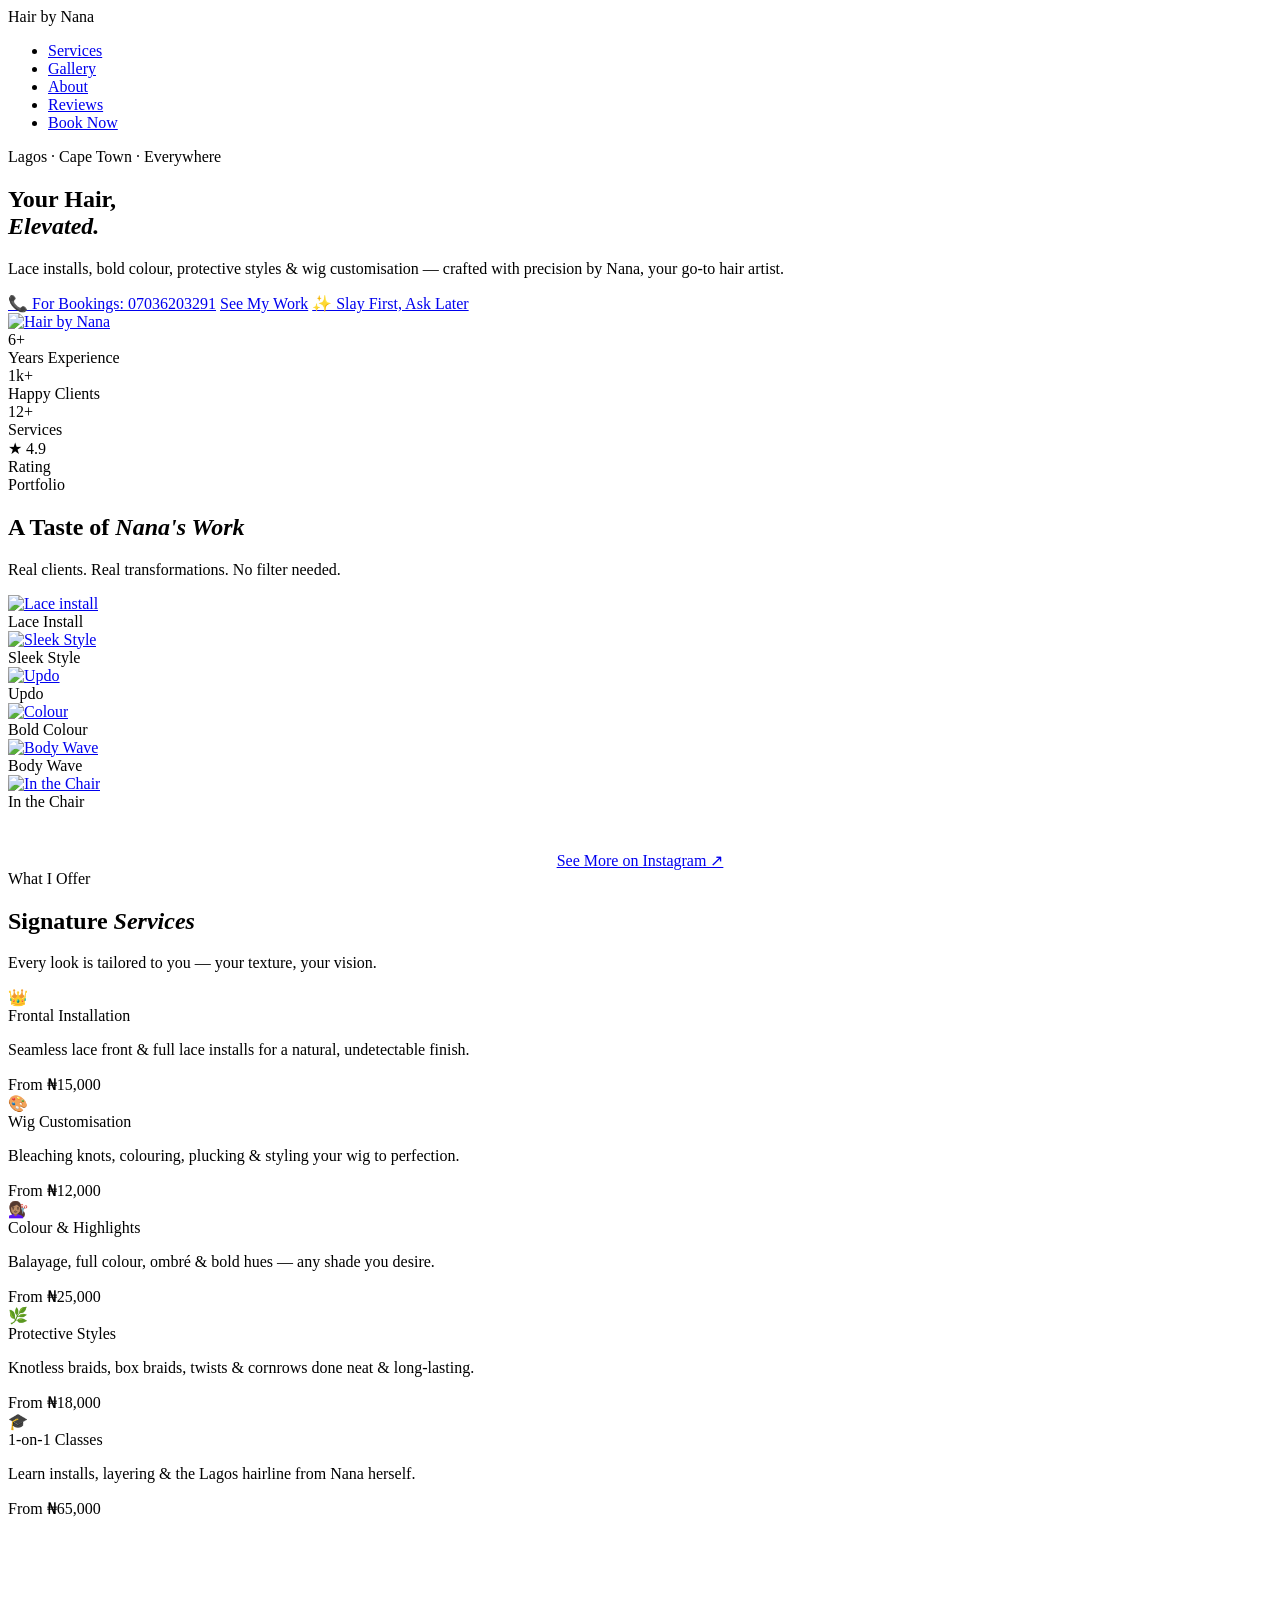
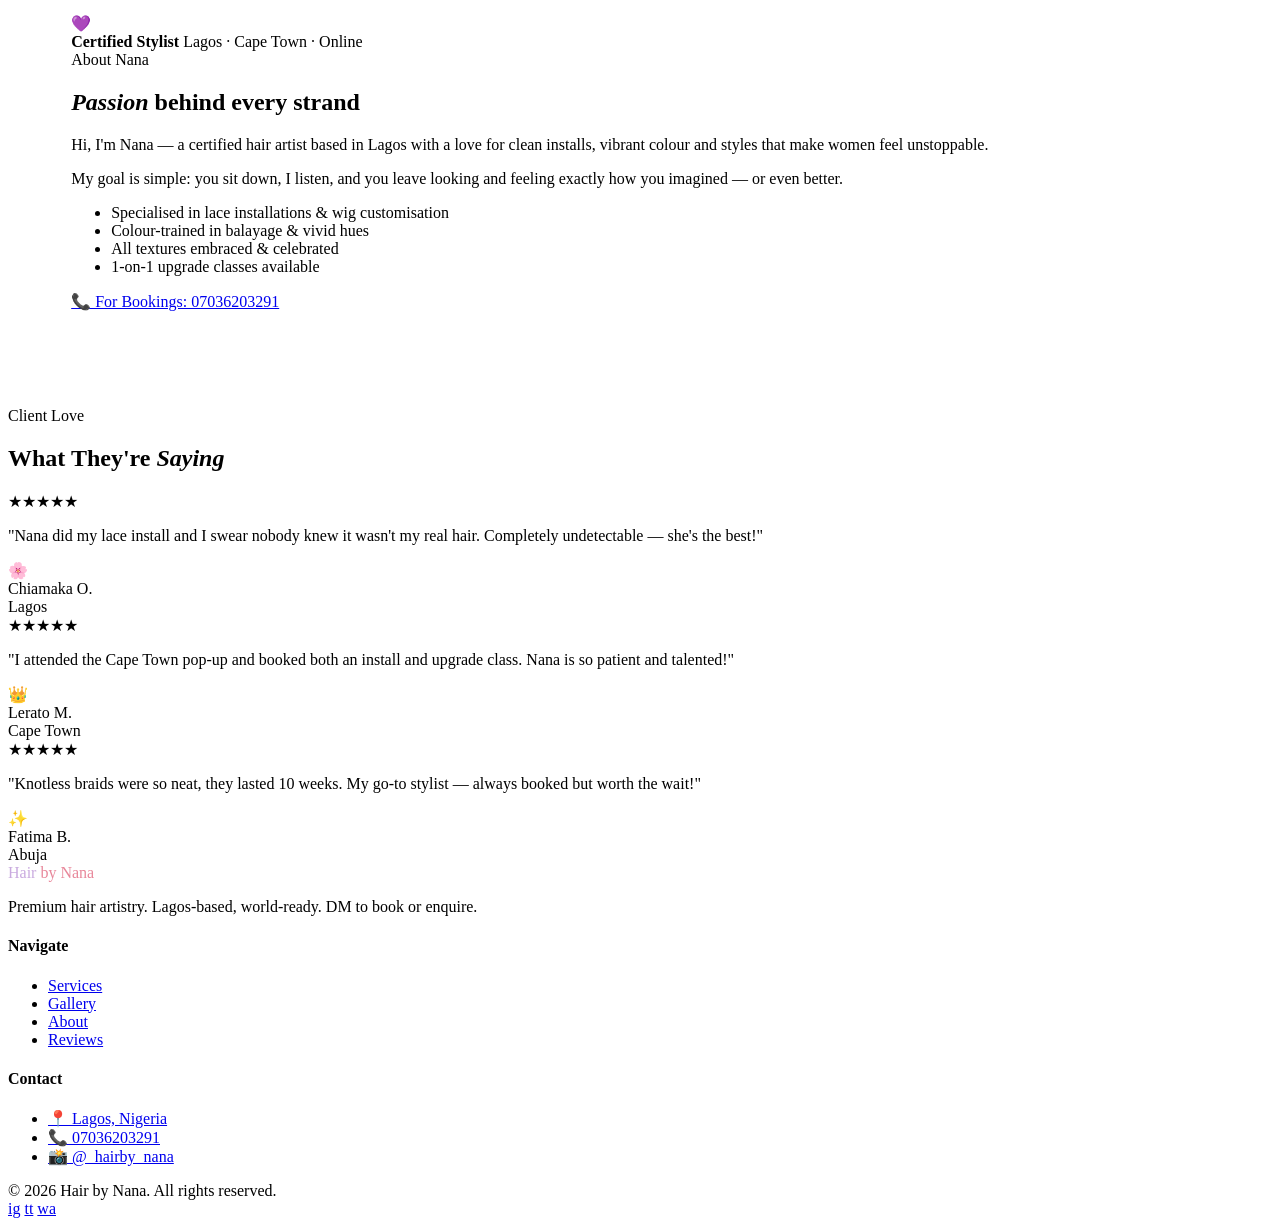
==== index.html @ 43037001 "name change" ====
<!DOCTYPE html>
<html lang="en">

<head>
    <meta charset="UTF-8" />
    <meta name="viewport" content="width=device-width, initial-scale=1.0" />
    <title>Hair by Nana</title>
    <link
        href="https://fonts.googleapis.com/css2?family=Playfair+Display:ital,wght@0,400;0,700;1,400;1,700&family=DM+Sans:wght@300;400;500&display=swap"
        rel="stylesheet" />
    <link rel="stylesheet" href="claude.css" />
</head>

<body>

    <!-- NAV -->
    <nav id="nav">
        <div class="logo">Hair <span>by Nana</span></div>
        <ul class="nav-links" id="navLinks">
            <li><a href="#services">Services</a></li>
            <li><a href="#works">Gallery</a></li>
            <li><a href="#about">About</a></li>
            <li><a href="#testimonials">Reviews</a></li>
            <li><a href="https://www.instagram.com/_hairby_nana/" class="nav-book">Book Now</a></li>
        </ul>
        <div class="burger" id="burger">
            <span></span><span></span><span></span>
        </div>
    </nav>

    <!-- HERO -->
    <section id="hero">
        <div class="hero-text">
            <div class="eyebrow">Lagos · Cape Town · Everywhere</div>
            <h1>Your Hair,<br /><em>Elevated.</em></h1>
            <p class="hero-sub">Lace installs, bold colour, protective styles & wig customisation — crafted with
                precision by Nana, your go-to hair artist.</p>
            <div class="btn-row">
                <a href="tel:07036203291" class="btn-primary btn-phone">📞 For Bookings: 07036203291</a>
                <a href="#works" class="btn-ghost desktop-only">See My Work</a>
                <a href="#works" class="btn-ghost mobile-only">✨ Slay First, Ask Later</a>
            </div>
        </div>

        <div class="hero-side">
            <div class="main-circle">
                <a href="https://www.instagram.com/_hairby_nana/" class="nana-icon">
                    <img src="/javascript-amazon-project-main/WhatsApp Image 2026-05-19 at 11.29.19 AM.jpeg"
                        alt="Hair by Nana" />
                </a>
            </div>
        </div>
    </section>

    <!-- STATS -->
    <div class="stats-bar">
        <div class="stat">
            <div class="stat-n">6+</div>
            <div class="stat-l">Years Experience</div>
        </div>
        <div class="stat">
            <div class="stat-n">1k+</div>
            <div class="stat-l">Happy Clients</div>
        </div>
        <div class="stat">
            <div class="stat-n">12+</div>
            <div class="stat-l">Services</div>
        </div>
        <div class="stat">
            <div class="stat-n">★ 4.9</div>
            <div class="stat-l">Rating</div>
        </div>
    </div>

    <!-- WORKS -->
    <section id="works">
        <div class="sec-head">
            <div class="sec-tag">Portfolio</div>
            <h2>A Taste of <em>Nana's Work</em></h2>
            <p class="sec-sub">Real clients. Real transformations. No filter needed.</p>
        </div>
        <div class="works-scroll">
            <div class="work-item">
                <div class="work-circle">
                    <a
                        href="https://www.instagram.com/p/DXPuLOkjlx8/?utm_source=ig_web_copy_link&igsh=MzRlODBiNWFlZA==">
                        <img src="/javascript-amazon-project-main/hairbynana2.jpeg" alt="Lace install" />
                    </a>
                </div>
                <div class="work-label">Lace Install</div>
            </div>
            <div class="work-item">
                <div class="work-circle">
                    <a
                        href="https://www.instagram.com/reel/DW3E9cxjMmu/?utm_source=ig_web_copy_link&igsh=MzRlODBiNWFlZA==">
                        <img src="/javascript-amazon-project-main/hairbynana3.jpeg" alt="Sleek Style" />
                    </a>
                </div>
                <div class="work-label">Sleek Style</div>
            </div>
            <div class="work-item">
                <div class="work-circle">
                    <a
                        href="https://www.instagram.com/reel/DV264ULjGN4/?utm_source=ig_web_copy_link&igsh=MzRlODBiNWFlZA==">
                        <img src="/javascript-amazon-project-main/hairbynana4.jpeg" alt="Updo" />
                    </a>
                </div>
                <div class="work-label">Updo</div>
            </div>
            <div class="work-item">
                <div class="work-circle">
                    <a
                        href="https://www.instagram.com/p/DVkJUIVgh-T/?utm_source=ig_web_copy_link&igsh=MzRlODBiNWFlZA==">
                        <img src="/javascript-amazon-project-main/hairbynana5.jpeg" alt="Colour" />
                    </a>
                </div>
                <div class="work-label">Bold Colour</div>
            </div>
            <div class="work-item">
                <div class="work-circle">
                    <a
                        href="https://www.instagram.com/p/DVcYW6fgmcF/?utm_source=ig_web_copy_link&igsh=MzRlODBiNWFlZA==">
                        <img src="/javascript-amazon-project-main/hairbynana6.jpeg" alt="Body Wave" />
                    </a>
                </div>
                <div class="work-label">Body Wave</div>
            </div>
            <div class="work-item">
                <div class="work-circle">
                    <a
                        href="https://www.instagram.com/reel/DVrIyLVDhIh/?utm_source=ig_web_copy_link&igsh=MzRlODBiNWFlZA==">
                        <img src="/javascript-amazon-project-main/hairbynana7.png" alt="In the Chair" />
                    </a>
                </div>
                <div class="work-label">In the Chair</div>
            </div>
        </div>
        <div style="text-align:center; margin-top:2.5rem;">
            <a href="https://www.instagram.com/_hairby_nana/" target="_blank" class="btn-ghost">See More on
                Instagram ↗</a>
        </div>
    </section>

    <!-- SERVICES -->
    <section id="services">
        <div class="sec-head">
            <div class="sec-tag">What I Offer</div>
            <h2>Signature <em>Services</em></h2>
            <p class="sec-sub">Every look is tailored to you — your texture, your vision.</p>
        </div>
        <div class="services-grid">
            <div class="s-card">
                <div class="s-icon">👑</div>
                <div class="s-name">Frontal Installation</div>
                <p class="s-desc">Seamless lace front & full lace installs for a natural, undetectable finish.</p>
                <div class="s-price">From ₦15,000</div>
            </div>
            <div class="s-card">
                <div class="s-icon">🎨</div>
                <div class="s-name">Wig Customisation</div>
                <p class="s-desc">Bleaching knots, colouring, plucking & styling your wig to perfection.</p>
                <div class="s-price">From ₦12,000</div>
            </div>
            <div class="s-card">
                <div class="s-icon">💇🏽‍♀️</div>
                <div class="s-name">Colour & Highlights</div>
                <p class="s-desc">Balayage, full colour, ombré & bold hues — any shade you desire.</p>
                <div class="s-price">From ₦25,000</div>
            </div>
            <div class="s-card">
                <div class="s-icon">🌿</div>
                <div class="s-name">Protective Styles</div>
                <p class="s-desc">Knotless braids, box braids, twists & cornrows done neat & long-lasting.</p>
                <div class="s-price">From ₦18,000</div>
            </div>
            <div class="s-card">
                <div class="s-icon">🎓</div>
                <div class="s-name">1-on-1 Classes</div>
                <p class="s-desc">Learn installs, layering & the Lagos hairline from Nana herself.</p>
                <div class="s-price">From ₦65,000</div>
            </div>
        </div>
    </section>

    <!-- ABOUT -->
    <section id="about" style="padding: 6rem 5%;">
        <div class="about-blob-wrap">
            <div class="about-blob">💜</div>
            <div class="about-chip">
                <strong>Certified Stylist</strong>
                Lagos · Cape Town · Online
            </div>
        </div>
        <div class="about-text">
            <div class="sec-tag">About Nana</div>
            <h2><em>Passion</em> behind every strand</h2>
            <p>Hi, I'm Nana — a certified hair artist based in Lagos with a love for clean installs, vibrant colour
                and styles that make women feel unstoppable.</p>
            <p>My goal is simple: you sit down, I listen, and you leave looking and feeling exactly how you imagined
                — or even better.</p>
            <ul class="about-list">
                <li>Specialised in lace installations & wig customisation</li>
                <li>Colour-trained in balayage & vivid hues</li>
                <li>All textures embraced & celebrated</li>
                <li>1-on-1 upgrade classes available</li>
            </ul>
            <a href="tel:07036203291" class="btn-primary btn-phone">📞 For Bookings: 07036203291</a>
        </div>
    </section>

    <!-- TESTIMONIALS -->
    <section id="testimonials">
        <div class="sec-head">
            <div class="sec-tag">Client Love</div>
            <h2>What They're <em>Saying</em></h2>
        </div>
        <div class="testi-grid">
            <div class="testi-card">
                <div class="stars">★★★★★</div>
                <p class="testi-q">"Nana did my lace install and I swear nobody knew it wasn't my real hair.
                    Completely undetectable — she's the best!"</p>
                <div class="testi-who">
                    <div class="testi-av">🌸</div>
                    <div>
                        <div class="testi-name">Chiamaka O.</div>
                        <div class="testi-role">Lagos</div>
                    </div>
                </div>
            </div>
            <div class="testi-card">
                <div class="stars">★★★★★</div>
                <p class="testi-q">"I attended the Cape Town pop-up and booked both an install and upgrade class.
                    Nana is so patient and talented!"</p>
                <div class="testi-who">
                    <div class="testi-av">👑</div>
                    <div>
                        <div class="testi-name">Lerato M.</div>
                        <div class="testi-role">Cape Town</div>
                    </div>
                </div>
            </div>
            <div class="testi-card">
                <div class="stars">★★★★★</div>
                <p class="testi-q">"Knotless braids were so neat, they lasted 10 weeks. My go-to stylist — always
                    booked but worth the wait!"</p>
                <div class="testi-who">
                    <div class="testi-av">✨</div>
                    <div>
                        <div class="testi-name">Fatima B.</div>
                        <div class="testi-role">Abuja</div>
                    </div>
                </div>
            </div>
        </div>
    </section>

    <!-- FOOTER -->
    <footer>
        <div class="foot-inner">
            <div class="foot-brand">
                <div class="logo" style="color:#C9AADF;">Hair <span style="color:#E8879A">by Nana</span></div>
                <p>Premium hair artistry. Lagos-based, world-ready. DM to book or enquire.</p>
            </div>
            <div class="foot-col">
                <h4>Navigate</h4>
                <ul>
                    <li><a href="#services">Services</a></li>
                    <li><a href="#works">Gallery</a></li>
                    <li><a href="#about">About</a></li>
                    <li><a href="#testimonials">Reviews</a></li>
                </ul>
            </div>
            <div class="foot-col">
                <h4>Contact</h4>
                <ul>
                    <li><a href="#">📍 Lagos, Nigeria</a></li>
                    <li><a href="tel:07036203291">📞 07036203291</a></li>
                    <li><a href="https://instagram.com/_hairby_nana" target="_blank">📸 @_hairby_nana</a></li>
                </ul>
            </div>
        </div>
        <div class="foot-bottom">
            <span>© 2026 Hair by Nana. All rights reserved.</span>
            <div class="socials">
                <a href="https://instagram.com/_hairby_nana" target="_blank">ig</a>
                <a href="#">tt</a>
                <a href="https://wa.me/2347036203291">wa</a>
            </div>
        </div>
    </footer>

    <script>
        const burger = document.getElementById('burger');
        const navLinks = document.getElementById('navLinks');
        burger.addEventListener('click', () => navLinks.classList.toggle('open'));
        navLinks.querySelectorAll('a').forEach(a => a.addEventListener('click', () =>
            navLinks.classList.remove('open')));
        window.addEventListener('scroll', () => {
            document.getElementById('nav').style.boxShadow = scrollY > 20 ? '0 4px 20px rgba(123,79,166,.1)' :
                'none';
        });
    </script>

</body>

</html>



<!-- FIND this: -->

<!-- REPLACE with: -->
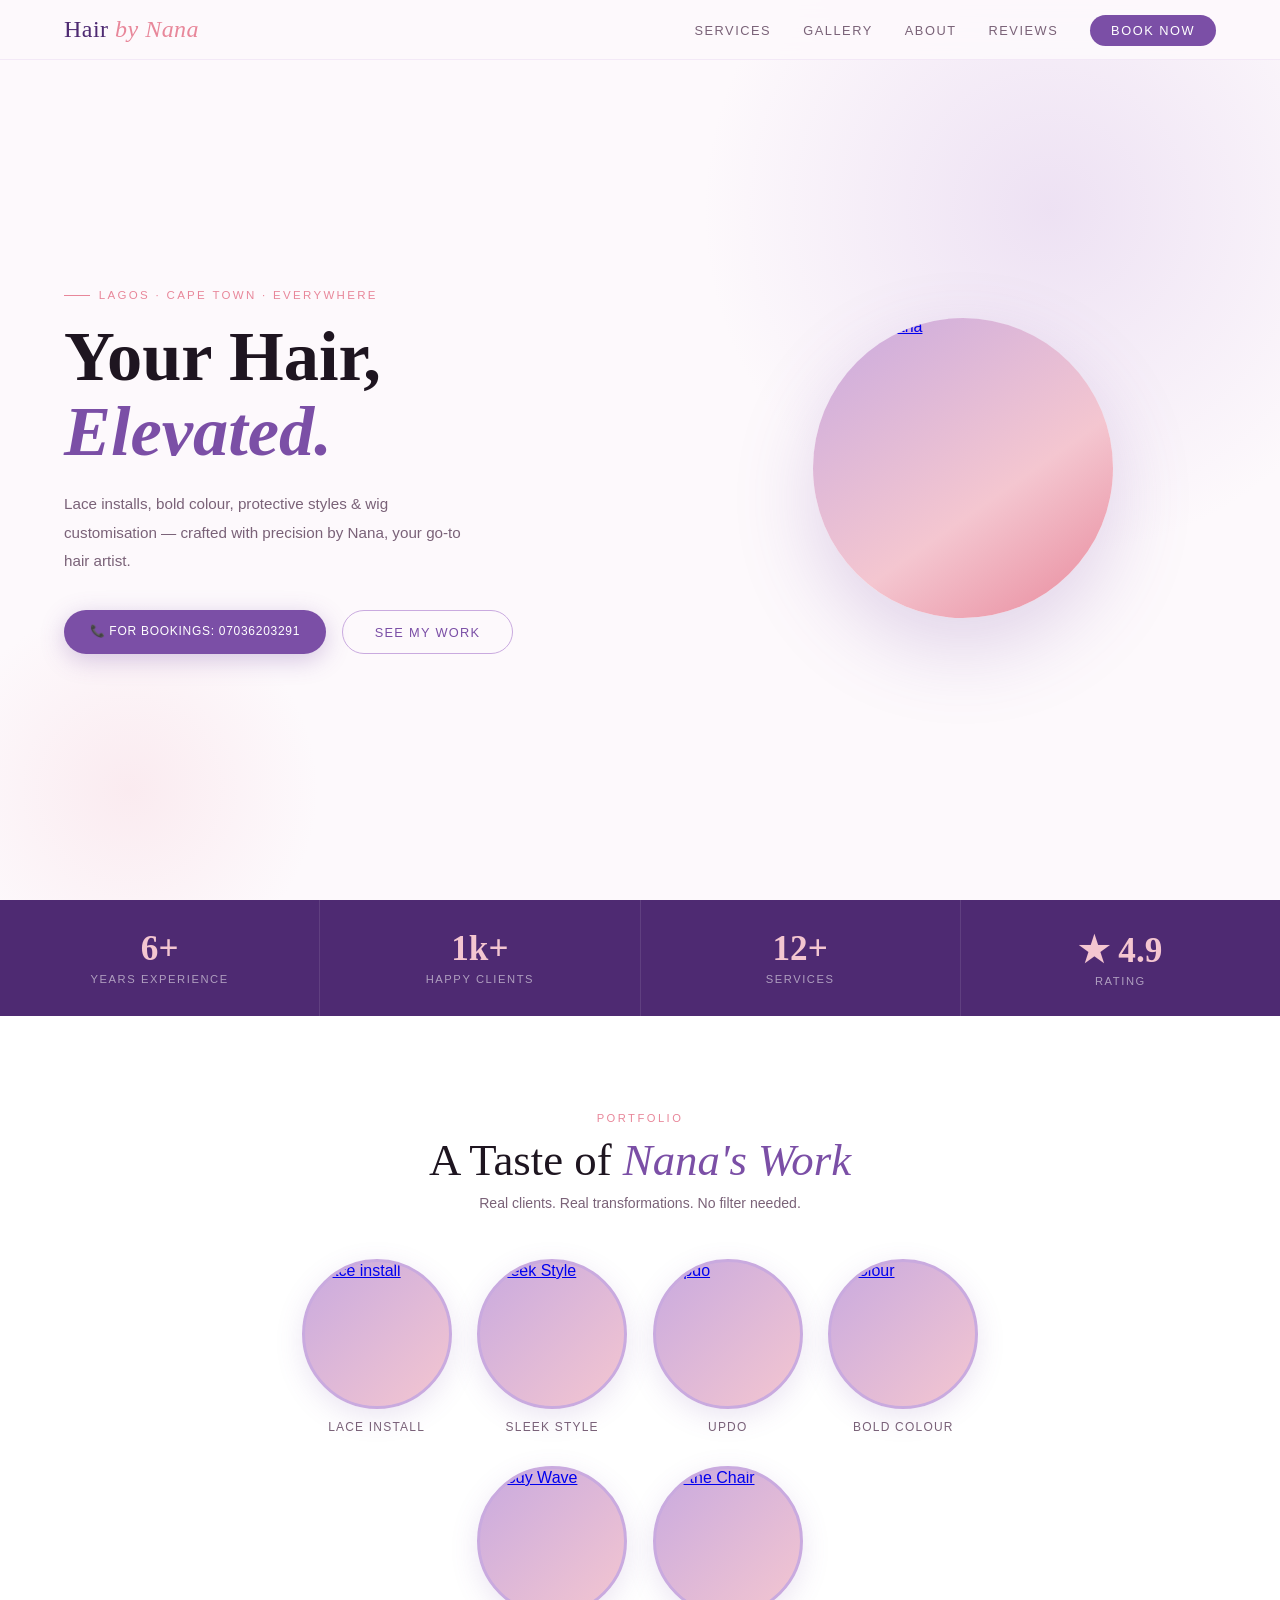
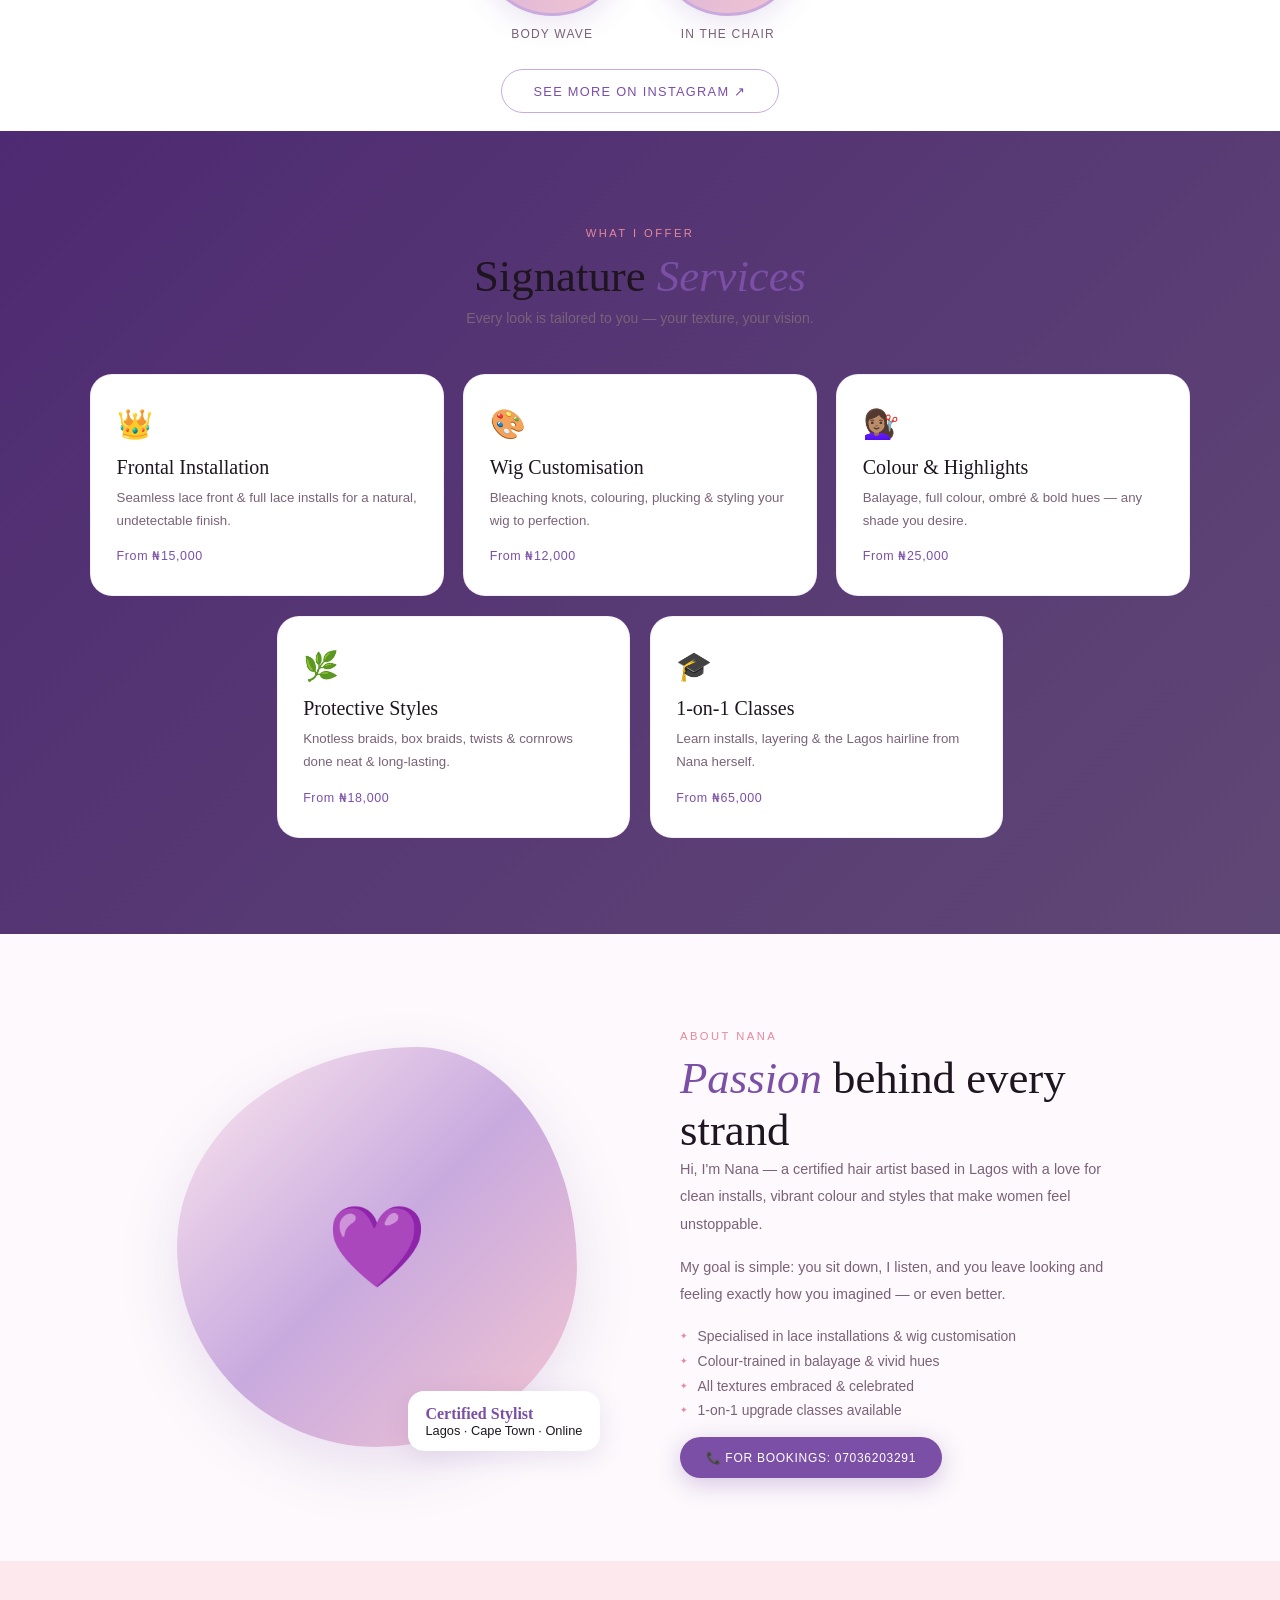
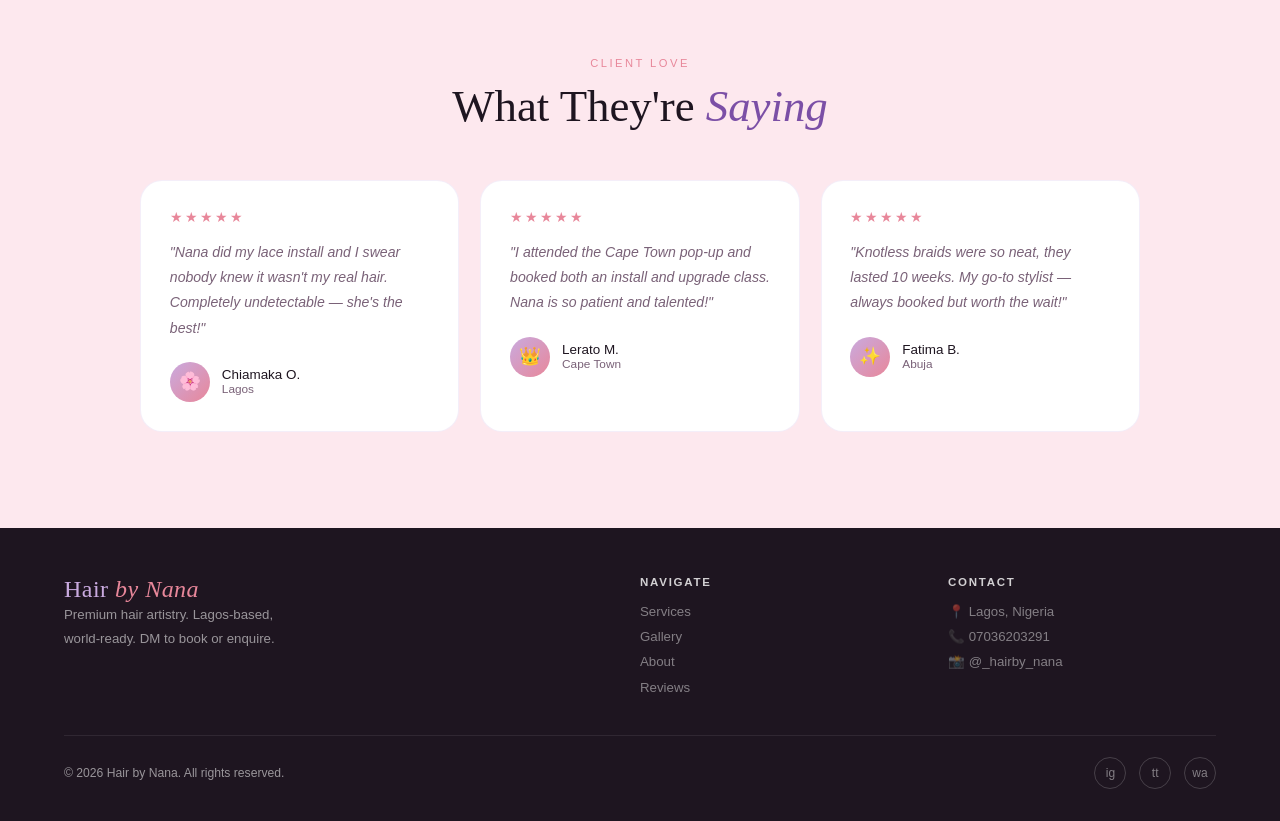
==== commit 232b800c: "Update index.html" ====
--- a/index.html
+++ b/index.html
@@ -8,7 +8,7 @@
     <link
         href="https://fonts.googleapis.com/css2?family=Playfair+Display:ital,wght@0,400;0,700;1,400;1,700&family=DM+Sans:wght@300;400;500&display=swap"
         rel="stylesheet" />
-    <link rel="stylesheet" href="claude.css" />
+    <link rel="stylesheet" href="nana.css" />
 </head>
 
 <body>
--- a/nana.css
+++ b/nana.css
@@ -0,0 +1,941 @@
+:root {
+    --plum: #7B4FA6;
+    --deep: #4E2A72;
+    --lavender: #C9AADF;
+    --blush: #F4C6D0;
+    --petal: #FDE8EE;
+    --rose: #E8879A;
+    --cream: #FDF9FC;
+    --charcoal: #1E1520;
+    --mid: #7A6278;
+    --f-display: 'Playfair Display', serif;
+    --f-body: 'DM Sans', sans-serif;
+}
+
+*,
+*::before,
+*::after {
+    box-sizing: border-box;
+    margin: 0;
+    padding: 0;
+}
+
+html {
+    scroll-behavior: smooth;
+}
+
+body {
+    font-family: var(--f-body);
+    background: var(--cream);
+    color: var(--charcoal);
+    overflow-x: hidden;
+}
+
+/* NAV */
+nav {
+    position: fixed;
+    inset: 0 0 auto 0;
+    z-index: 200;
+    display: flex;
+    align-items: center;
+    justify-content: space-between;
+    padding: 1rem 5%;
+    background: rgba(253, 249, 252, 0.9);
+    backdrop-filter: blur(14px);
+    border-bottom: 1px solid rgba(201, 170, 223, .2);
+    transition: box-shadow .3s;
+}
+
+.logo {
+    font-family: var(--f-display);
+    font-size: 1.5rem;
+    color: var(--deep);
+    letter-spacing: .02em;
+}
+
+.logo span {
+    color: var(--rose);
+    font-style: italic;
+}
+
+.nav-links {
+    display: flex;
+    gap: 2rem;
+    list-style: none;
+    align-items: center;
+}
+
+.nav-links a {
+    font-size: .8rem;
+    letter-spacing: .12em;
+    text-transform: uppercase;
+    color: var(--mid);
+    text-decoration: none;
+    transition: color .2s;
+}
+
+.nav-links a:hover {
+    color: var(--plum);
+}
+
+.nav-book {
+    background: var(--plum);
+    color: #fff !important;
+    padding: .5rem 1.3rem;
+    border-radius: 50px;
+    transition: background .2s, transform .2s !important;
+}
+
+.nav-book:hover {
+    background: var(--rose) !important;
+    color: var(--charcoal) !important;
+    transform: translateY(-1px);
+}
+
+.burger {
+    display: none;
+    flex-direction: column;
+    gap: 5px;
+    cursor: pointer;
+}
+
+.burger span {
+    width: 22px;
+    height: 2px;
+    background: var(--plum);
+    border-radius: 2px;
+}
+
+/* SHOW/HIDE DESKTOP VS MOBILE BUTTONS */
+.mobile-only {
+    display: none;
+}
+
+.desktop-only {
+    display: inline-flex;
+}
+
+/* HERO */
+#hero {
+    min-height: 100vh;
+    display: grid;
+    grid-template-columns: 1.1fr 1fr;
+    align-items: center;
+    gap: 4rem;
+    padding: 100px 5% 4rem;
+    position: relative;
+    overflow: hidden;
+}
+
+#hero::before {
+    content: '';
+    position: absolute;
+    top: -140px;
+    right: -120px;
+    width: 700px;
+    height: 700px;
+    background: radial-gradient(ellipse, rgba(201, 170, 223, .3) 0%, transparent 70%);
+    border-radius: 50%;
+    pointer-events: none;
+}
+
+#hero::after {
+    content: '';
+    position: absolute;
+    bottom: -80px;
+    left: -60px;
+    width: 380px;
+    height: 380px;
+    background: radial-gradient(ellipse, rgba(244, 198, 208, .28) 0%, transparent 70%);
+    border-radius: 50%;
+    pointer-events: none;
+}
+
+.hero-text {
+    position: relative;
+    z-index: 1;
+    animation: fadeUp .9s ease both;
+}
+
+.eyebrow {
+    display: inline-flex;
+    align-items: center;
+    gap: .55rem;
+    font-size: .72rem;
+    letter-spacing: .2em;
+    text-transform: uppercase;
+    color: var(--rose);
+    margin-bottom: 1.1rem;
+}
+
+.eyebrow::before {
+    content: '';
+    width: 26px;
+    height: 1px;
+    background: var(--rose);
+}
+
+h1 {
+    font-family: var(--f-display);
+    font-size: clamp(2.8rem, 5.5vw, 5rem);
+    font-weight: 700;
+    line-height: 1.07;
+    color: var(--charcoal);
+    margin-bottom: 1.3rem;
+}
+
+h1 em {
+    color: var(--plum);
+    font-style: italic;
+}
+
+.hero-sub {
+    font-size: .95rem;
+    line-height: 1.85;
+    color: var(--mid);
+    max-width: 420px;
+    margin-bottom: 2.2rem;
+}
+
+.btn-row {
+    display: flex;
+    gap: 1rem;
+    flex-wrap: wrap;
+}
+
+.btn-primary {
+    background: var(--plum);
+    color: #fff;
+    padding: .85rem 2rem;
+    border-radius: 50px;
+    border: none;
+    font-family: var(--f-body);
+    font-size: .8rem;
+    letter-spacing: .1em;
+    text-transform: uppercase;
+    text-decoration: none;
+    cursor: pointer;
+    box-shadow: 0 6px 24px rgba(123, 79, 166, .3);
+    transition: background .25s, transform .2s, box-shadow .25s;
+}
+
+.btn-primary.btn-phone {
+    font-size: .75rem;
+    letter-spacing: .06em;
+    padding: .85rem 1.6rem;
+}
+
+.btn-primary:hover {
+    background: var(--deep);
+    transform: translateY(-2px);
+    box-shadow: 0 10px 32px rgba(78, 42, 114, .35);
+}
+
+.btn-ghost {
+    background: transparent;
+    color: var(--plum);
+    padding: .85rem 2rem;
+    border-radius: 50px;
+    border: 1.5px solid var(--lavender);
+    font-family: var(--f-body);
+    font-size: .8rem;
+    letter-spacing: .1em;
+    text-transform: uppercase;
+    text-decoration: none;
+    cursor: pointer;
+    transition: all .25s;
+}
+
+.btn-ghost:hover {
+    border-color: var(--plum);
+    background: rgba(128, 0, 128, 0.1);
+}
+
+/* HERO SIDE */
+.hero-side {
+    position: relative;
+    z-index: 1;
+    animation: fadeUp .9s .18s ease both;
+    display: flex;
+    margin-left: 9vw;
+    padding-right: 0.1rem;
+}
+
+.main-circle {
+    width: min(300px, 60vw);
+    height: min(300px, 90vw);
+    border-radius: 50%;
+    background: linear-gradient(145deg, var(--lavender) 0%, var(--blush) 60%, var(--rose) 100%);
+    overflow: hidden;
+    box-shadow: 0 30px 80px rgba(123, 79, 166, .22);
+    flex-shrink: 0;
+}
+
+.main-circle img {
+    width: 100%;
+    height: 100%;
+    object-fit: cover;
+    object-position: center top;
+    clip-path: circle(50% at 50% 50%);
+}
+
+.nana-icon img {
+    transition: transform .3s ease;
+    width: 100%;
+    height: 100%;
+    object-fit: cover;
+    object-position: center top;
+    clip-path: circle(50% at 50% 50%);
+    display: block;
+}
+
+.nana-icon img:hover {
+    transform: scale(1.08);
+}
+
+/* STATS */
+.stats-bar {
+    background: var(--deep);
+    display: flex;
+    justify-content: center;
+    flex-wrap: wrap;
+}
+
+.stat {
+    flex: 1;
+    min-width: 130px;
+    padding: 1.8rem 1rem;
+    text-align: center;
+    border-right: 1px solid rgba(255, 255, 255, .1);
+}
+
+.stat:last-child {
+    border-right: none;
+}
+
+.stat-n {
+    font-family: var(--f-display);
+    font-size: 2.2rem;
+    font-weight: 700;
+    color: var(--blush);
+}
+
+.stat-l {
+    font-size: .7rem;
+    letter-spacing: .14em;
+    text-transform: uppercase;
+    color: rgba(255, 255, 255, .55);
+    margin-top: .25rem;
+}
+
+/* SECTIONS */
+section {
+    padding: 6rem 5%;
+}
+
+.sec-head {
+    text-align: center;
+    margin-bottom: 3rem;
+}
+
+.sec-tag {
+    font-size: .7rem;
+    letter-spacing: .22em;
+    text-transform: uppercase;
+    color: var(--rose);
+    margin-bottom: .65rem;
+}
+
+h2 {
+    font-family: var(--f-display);
+    font-size: clamp(2rem, 3.5vw, 3rem);
+    font-weight: 400;
+}
+
+h2 em {
+    color: var(--plum);
+    font-style: italic;
+}
+
+.sec-sub {
+    font-size: .88rem;
+    color: var(--mid);
+    margin-top: .55rem;
+}
+
+/* SERVICES */
+#services {
+    background: linear-gradient(135deg, var(--deep) 0%, #3a1d55ce 100%);
+}
+
+.services-grid {
+    display: grid;
+    grid-template-columns: repeat(6, 1fr);
+    gap: 1.2rem;
+    max-width: 1100px;
+    margin: 0 auto;
+}
+
+.s-card:nth-child(1) {
+    grid-column: 1 / 3;
+}
+
+.s-card:nth-child(2) {
+    grid-column: 3 / 5;
+}
+
+.s-card:nth-child(3) {
+    grid-column: 5 / 7;
+}
+
+.s-card:nth-child(4) {
+    grid-column: 2 / 4;
+}
+
+.s-card:nth-child(5) {
+    grid-column: 4 / 6;
+}
+
+.s-card {
+    background: #fff;
+    border-radius: 22px;
+    padding: 2rem 1.6rem;
+    border: 1px solid rgba(201, 170, 223, .2);
+    transition: transform .3s, box-shadow .3s;
+    position: relative;
+    overflow: hidden;
+}
+
+.s-card::before {
+    content: '';
+    position: absolute;
+    top: 0;
+    left: 0;
+    right: 0;
+    height: 3px;
+    background: linear-gradient(90deg, var(--lavender), var(--rose));
+    transform: scaleX(0);
+    transform-origin: left;
+    transition: transform .35s;
+}
+
+.s-card:hover {
+    transform: translateY(-5px);
+    box-shadow: 0 14px 44px rgba(123, 79, 166, .12);
+}
+
+.s-card:hover::before {
+    transform: scaleX(1);
+}
+
+.s-icon {
+    font-size: 1.8rem;
+    margin-bottom: .9rem;
+}
+
+.s-name {
+    font-family: var(--f-display);
+    font-size: 1.25rem;
+    margin-bottom: .45rem;
+}
+
+.s-desc {
+    font-size: .83rem;
+    color: var(--mid);
+    line-height: 1.75;
+}
+
+.s-price {
+    margin-top: 1rem;
+    font-size: .78rem;
+    color: var(--plum);
+    font-weight: 500;
+    letter-spacing: .05em;
+}
+
+/* WORKS */
+#works {
+    background: #fff;
+    padding-bottom: 2rem;
+}
+
+.works-scroll {
+    display: grid;
+    grid-template-columns: repeat(4, 150px);
+    gap: 2rem 1.6rem;
+    justify-content: center;
+    max-width: 1100px;
+    margin: 0 auto;
+}
+
+.work-item:nth-child(5) {
+    grid-column: 2 / 3;
+}
+
+.work-item:nth-child(6) {
+    grid-column: 3 / 4;
+}
+
+.work-item {
+    display: flex;
+    flex-direction: column;
+    align-items: center;
+    gap: .7rem;
+}
+
+.work-circle {
+    width: 150px;
+    height: 150px;
+    border-radius: 50%;
+    overflow: hidden;
+    position: relative;
+    border: 3px solid var(--lavender);
+    box-shadow: 0 8px 28px rgba(123, 79, 166, .15);
+    transition: transform .3s, box-shadow .3s, border-color .3s;
+    background: linear-gradient(135deg, var(--lavender), var(--blush));
+    display: flex;
+    align-items: center;
+    justify-content: center;
+}
+
+.work-circle a {
+    width: 100%;
+    height: 100%;
+    display: block;
+}
+
+.work-circle img {
+    width: 100%;
+    height: 100%;
+    object-fit: cover;
+    object-position: center top;
+    display: block;
+}
+
+.work-circle:hover {
+    transform: scale(1.08);
+    box-shadow: 0 14px 38px rgba(123, 79, 166, .25);
+    border-color: var(--rose);
+}
+
+.work-label {
+    font-size: .75rem;
+    letter-spacing: .1em;
+    text-transform: uppercase;
+    color: var(--mid);
+    text-align: center;
+}
+
+/* ABOUT */
+#about {
+    display: grid;
+    grid-template-columns: 1fr 1fr;
+    gap: 5rem;
+    align-items: center;
+    max-width: 1100px;
+    margin: 0 auto;
+}
+
+.about-blob-wrap {
+    position: relative;
+}
+
+.about-blob {
+    width: 100%;
+    max-width: 400px;
+    aspect-ratio: 1;
+    border-radius: 60% 40% 50% 50% / 50% 55% 45% 50%;
+    background: linear-gradient(135deg, var(--petal), var(--lavender) 50%, var(--blush) 100%);
+    margin: 0 auto;
+    display: flex;
+    align-items: center;
+    justify-content: center;
+    font-size: 5rem;
+    box-shadow: 0 20px 60px rgba(123, 79, 166, .15);
+}
+
+.about-chip {
+    position: absolute;
+    bottom: -4px;
+    right: 0;
+    background: #fff;
+    border-radius: 16px;
+    padding: .85rem 1.1rem;
+    box-shadow: 0 6px 26px rgba(123, 79, 166, .14);
+    font-size: .8rem;
+}
+
+.about-chip strong {
+    display: block;
+    font-size: 1rem;
+    color: var(--plum);
+    font-family: var(--f-display);
+}
+
+.about-text .sec-tag {
+    text-align: left;
+}
+
+.about-text h2 {
+    text-align: left;
+}
+
+.about-text p {
+    font-size: .9rem;
+    color: var(--mid);
+    line-height: 1.9;
+    margin-bottom: 1rem;
+}
+
+.about-list {
+    list-style: none;
+    margin: 1.2rem 0 1.8rem;
+}
+
+.about-list li {
+    font-size: .87rem;
+    color: var(--mid);
+    display: flex;
+    align-items: center;
+    gap: .6rem;
+    margin-bottom: .55rem;
+}
+
+.about-list li::before {
+    content: '✦';
+    color: var(--rose);
+    font-size: .55rem;
+}
+
+/* TESTIMONIALS */
+#testimonials {
+    background: var(--petal);
+}
+
+.testi-grid {
+    display: grid;
+    grid-template-columns: repeat(auto-fit, minmax(260px, 1fr));
+    gap: 1.3rem;
+    max-width: 1000px;
+    margin: 0 auto;
+}
+
+.testi-card {
+    background: #fff;
+    border-radius: 22px;
+    padding: 1.8rem;
+    border: 1px solid rgba(201, 170, 223, .2);
+}
+
+.stars {
+    color: var(--rose);
+    letter-spacing: 2px;
+    margin-bottom: .9rem;
+    font-size: .9rem;
+}
+
+.testi-q {
+    font-size: .88rem;
+    color: var(--mid);
+    line-height: 1.8;
+    font-style: italic;
+    margin-bottom: 1.3rem;
+}
+
+.testi-who {
+    display: flex;
+    align-items: center;
+    gap: .75rem;
+}
+
+.testi-av {
+    width: 40px;
+    height: 40px;
+    border-radius: 50%;
+    background: linear-gradient(135deg, var(--lavender), var(--rose));
+    display: flex;
+    align-items: center;
+    justify-content: center;
+    font-size: 1.1rem;
+}
+
+.testi-name {
+    font-size: .84rem;
+    font-weight: 500;
+    color: var(--charcoal);
+}
+
+.testi-role {
+    font-size: .74rem;
+    color: var(--mid);
+}
+
+/* FOOTER */
+footer {
+    background: var(--charcoal);
+    color: rgba(255, 255, 255, .55);
+    padding: 3rem 5% 2rem;
+}
+
+.foot-inner {
+    display: grid;
+    grid-template-columns: 2fr 1fr 1fr;
+    gap: 2.5rem;
+    margin-bottom: 2rem;
+}
+
+.foot-brand p {
+    font-size: .83rem;
+    line-height: 1.8;
+    max-width: 240px;
+}
+
+.foot-col h4 {
+    font-size: .72rem;
+    letter-spacing: .15em;
+    text-transform: uppercase;
+    color: rgba(255, 255, 255, .8);
+    margin-bottom: .9rem;
+}
+
+.foot-col ul {
+    list-style: none;
+}
+
+.foot-col li {
+    margin-bottom: .45rem;
+}
+
+.foot-col a {
+    font-size: .83rem;
+    color: rgba(255, 255, 255, .45);
+    text-decoration: none;
+    transition: color .2s;
+}
+
+.foot-col a:hover {
+    color: var(--lavender);
+}
+
+.foot-bottom {
+    border-top: 1px solid rgba(255, 255, 255, .08);
+    padding-top: 1.3rem;
+    display: flex;
+    justify-content: space-between;
+    align-items: center;
+    font-size: .76rem;
+    flex-wrap: wrap;
+    gap: .5rem;
+}
+
+.socials {
+    display: flex;
+    gap: .8rem;
+}
+
+.socials a {
+    width: 32px;
+    height: 32px;
+    border-radius: 50%;
+    border: 1px solid rgba(255, 255, 255, .18);
+    display: flex;
+    align-items: center;
+    justify-content: center;
+    color: rgba(255, 255, 255, .45);
+    text-decoration: none;
+    font-size: .75rem;
+    transition: all .2s;
+}
+
+.socials a:hover {
+    border-color: var(--lavender);
+    color: var(--lavender);
+}
+
+/* ANIMATIONS */
+@keyframes fadeUp {
+    from {
+        opacity: 0;
+        transform: translateY(28px);
+    }
+
+    to {
+        opacity: 1;
+        transform: translateY(0);
+    }
+}
+
+@keyframes pulse {
+
+    0%,
+    100% {
+        opacity: 1;
+        transform: scale(1);
+    }
+
+    50% {
+        opacity: .55;
+        transform: scale(1.35);
+    }
+}
+
+@keyframes bob {
+
+    0%,
+    100% {
+        transform: translateY(0);
+    }
+
+    50% {
+        transform: translateY(-8px);
+    }
+}
+
+/* ── RESPONSIVE 900px ── */
+@media (max-width: 900px) {
+    #hero {
+        grid-template-columns: 1fr;
+        text-align: center;
+        padding-top: 100px;
+        gap: 2.5rem;
+        overflow: visible;
+    }
+
+    .hero-sub {
+        margin: 0 auto 2rem;
+    }
+
+    .btn-row {
+        justify-content: center;
+    }
+
+    .hero-side {
+        order: -1;
+    }
+
+    #about {
+        grid-template-columns: 1fr;
+        gap: 3rem;
+    }
+
+    .about-text h2,
+    .about-text .sec-tag {
+        text-align: center;
+    }
+
+    .about-list {
+        max-width: 360px;
+        margin-left: auto;
+        margin-right: auto;
+    }
+
+    .foot-inner {
+        grid-template-columns: 1fr 1fr;
+    }
+
+    .services-grid {
+        grid-template-columns: repeat(2, 1fr);
+    }
+
+    .s-card:nth-child(1),
+    .s-card:nth-child(2),
+    .s-card:nth-child(3),
+    .s-card:nth-child(4),
+    .s-card:nth-child(5) {
+        grid-column: auto;
+    }
+}
+
+/* ── RESPONSIVE 600px ── */
+@media (max-width: 600px) {
+
+    /* swap buttons */
+    .mobile-only {
+        display: inline-flex;
+    }
+
+    .desktop-only {
+        display: none;
+    }
+
+    /* smaller Nana hero image */
+    .main-circle {
+        width: min(200px, 55vw);
+        height: min(200px, 55vw);
+    }
+
+    .nav-links {
+        display: none;
+        flex-direction: column;
+        position: absolute;
+        top: 68px;
+        left: 0;
+        right: 0;
+        background: #fff;
+        padding: 1.3rem 5%;
+        gap: 1rem;
+        box-shadow: 0 6px 20px rgba(0, 0, 0, .07);
+    }
+
+    .nav-links.open {
+        display: flex;
+    }
+
+    .burger {
+        display: flex;
+    }
+
+    .stats-bar {
+        flex-direction: column;
+        align-items: center;
+    }
+
+    .stat {
+        border-right: none;
+        border-bottom: 1px solid rgba(255, 255, 255, .1);
+        width: 100%;
+    }
+
+    .stat:last-child {
+        border-bottom: none;
+    }
+
+    .foot-inner {
+        grid-template-columns: 1fr;
+    }
+
+    .services-grid {
+        grid-template-columns: 1fr;
+    }
+
+    .s-card:nth-child(1),
+    .s-card:nth-child(2),
+    .s-card:nth-child(3),
+    .s-card:nth-child(4),
+    .s-card:nth-child(5) {
+        grid-column: auto;
+    }
+
+    /* hide last 2 gallery items on mobile */
+    .work-item:nth-child(5),
+    .work-item:nth-child(6) {
+        display: none;
+    }
+
+    /* 2x2 grid for remaining 4 */
+    .works-scroll {
+        grid-template-columns: repeat(2, 120px);
+    }
+
+    .work-item:nth-child(1),
+    .work-item:nth-child(2),
+    .work-item:nth-child(3),
+    .work-item:nth-child(4) {
+        grid-column: auto;
+    }
+
+    .work-circle {
+        width: 120px;
+        height: 120px;
+    }
+}
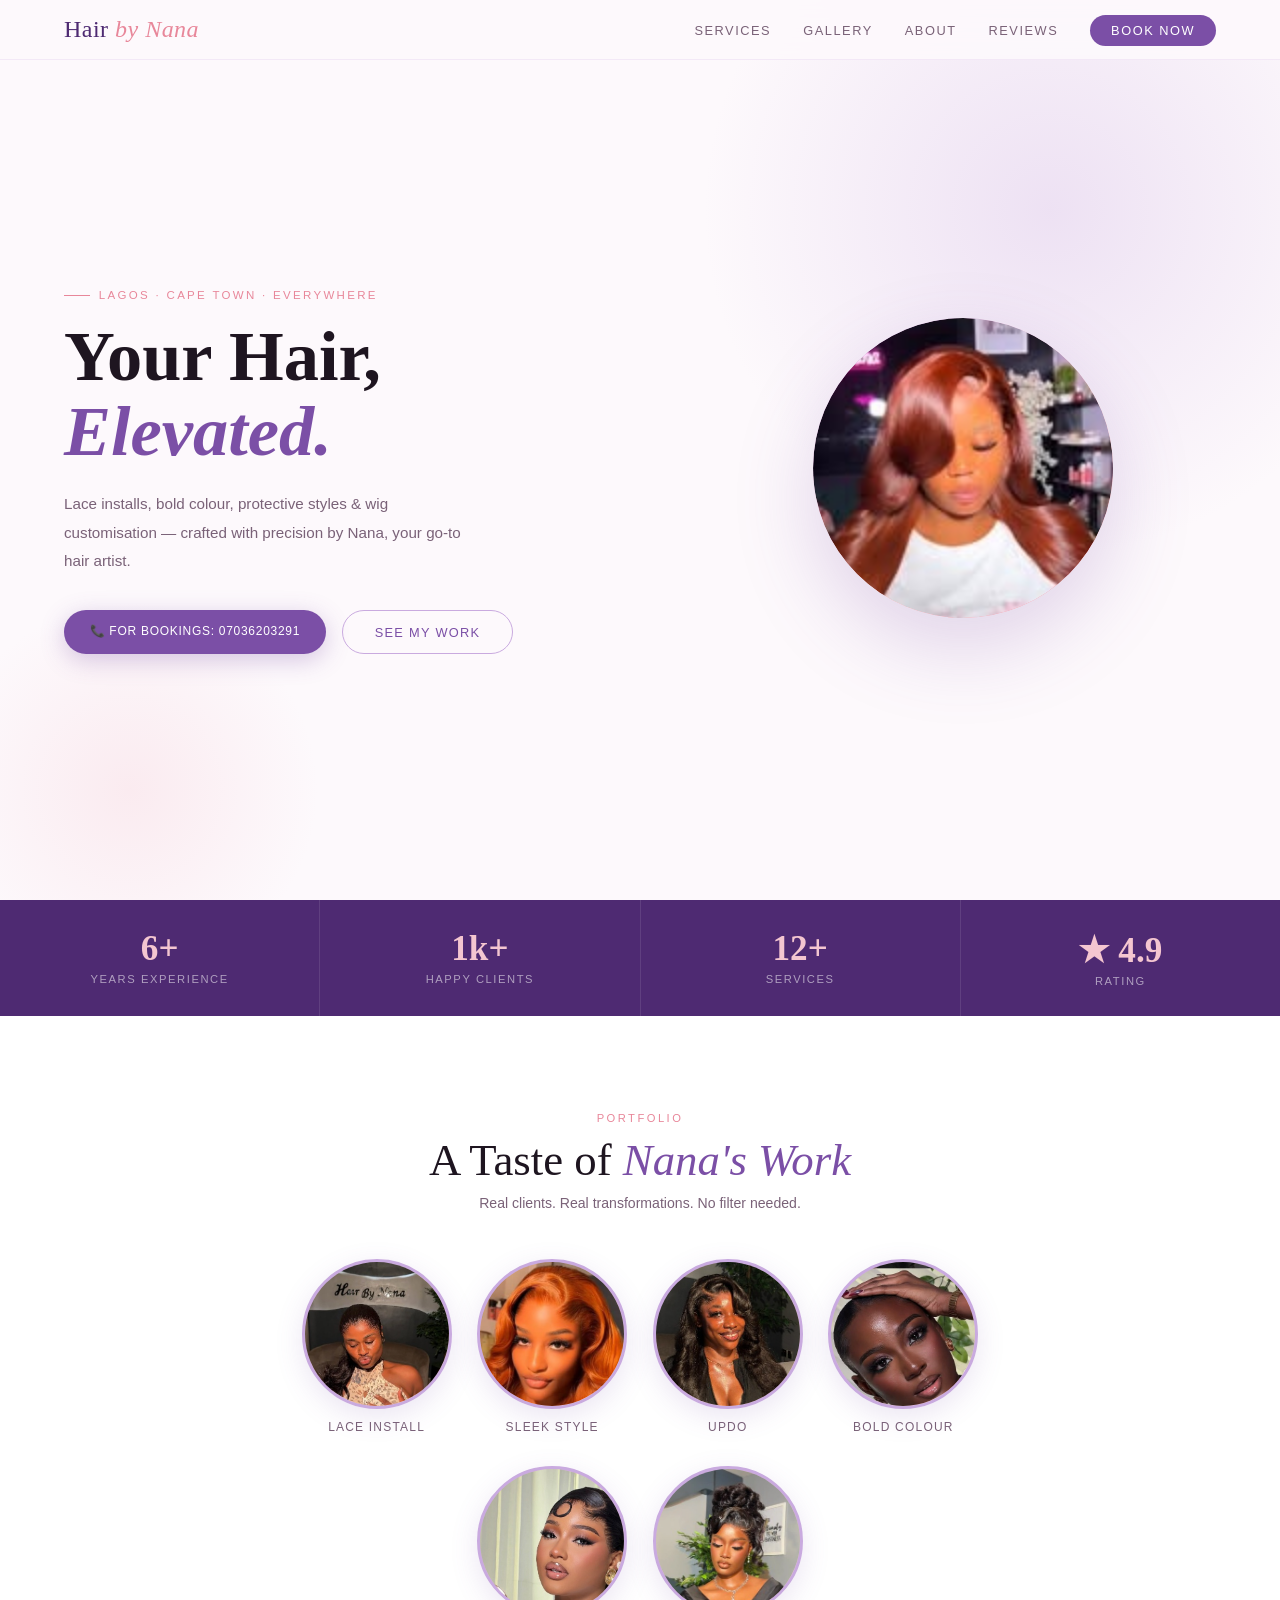
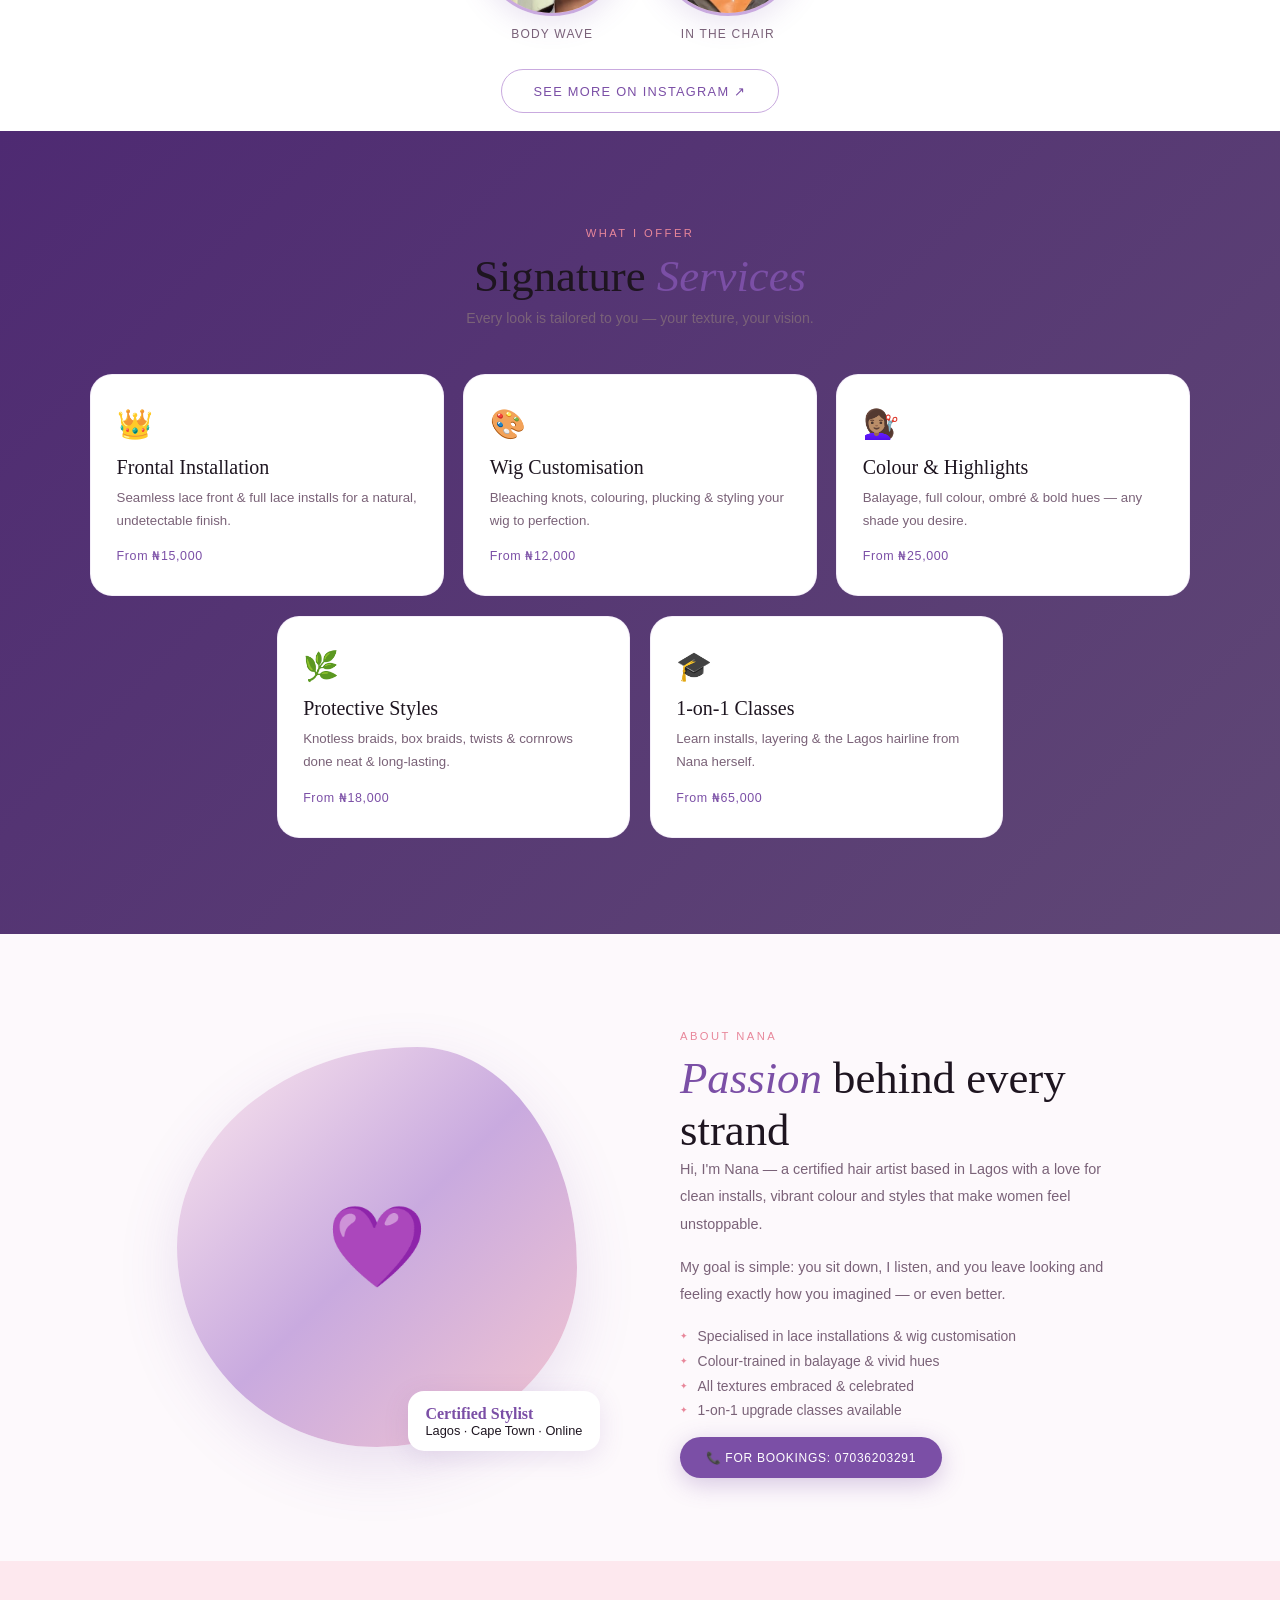
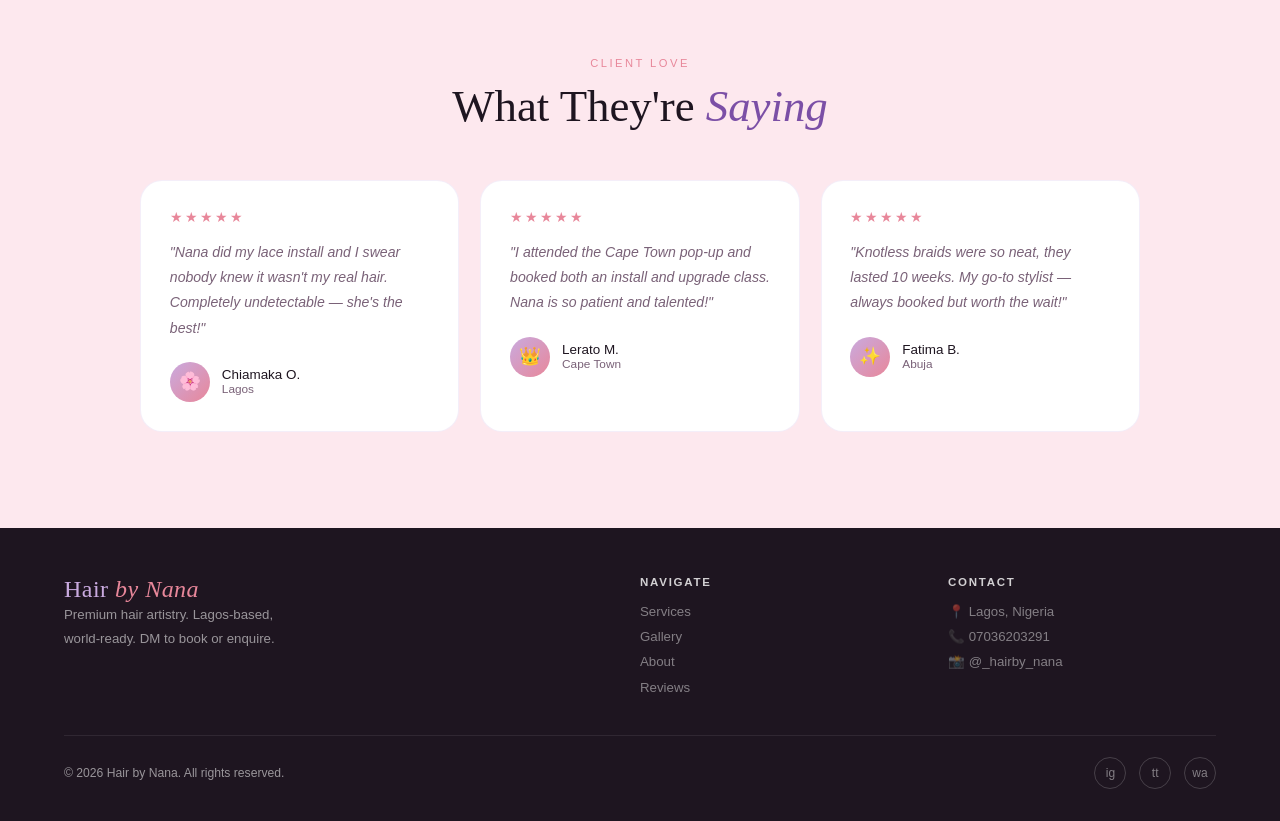
==== commit a30c81e7: "images" ====
--- a/index.html
+++ b/index.html
@@ -45,7 +45,7 @@
         <div class="hero-side">
             <div class="main-circle">
                 <a href="https://www.instagram.com/_hairby_nana/" class="nana-icon">
-                    <img src="/javascript-amazon-project-main/WhatsApp Image 2026-05-19 at 11.29.19 AM.jpeg"
+                    <img src="nana-icon.jpeg"
                         alt="Hair by Nana" />
                 </a>
             </div>
@@ -84,7 +84,7 @@
                 <div class="work-circle">
                     <a
                         href="https://www.instagram.com/p/DXPuLOkjlx8/?utm_source=ig_web_copy_link&igsh=MzRlODBiNWFlZA==">
-                        <img src="/javascript-amazon-project-main/hairbynana2.jpeg" alt="Lace install" />
+                        <img src="hairbynana2.jpeg" alt="Lace install" />
                     </a>
                 </div>
                 <div class="work-label">Lace Install</div>
@@ -93,7 +93,7 @@
                 <div class="work-circle">
                     <a
                         href="https://www.instagram.com/reel/DW3E9cxjMmu/?utm_source=ig_web_copy_link&igsh=MzRlODBiNWFlZA==">
-                        <img src="/javascript-amazon-project-main/hairbynana3.jpeg" alt="Sleek Style" />
+                        <img src="hairbynana3.jpeg" alt="Sleek Style" />
                     </a>
                 </div>
                 <div class="work-label">Sleek Style</div>
@@ -102,7 +102,7 @@
                 <div class="work-circle">
                     <a
                         href="https://www.instagram.com/reel/DV264ULjGN4/?utm_source=ig_web_copy_link&igsh=MzRlODBiNWFlZA==">
-                        <img src="/javascript-amazon-project-main/hairbynana4.jpeg" alt="Updo" />
+                        <img src="hairbynana4.jpeg" alt="Updo" />
                     </a>
                 </div>
                 <div class="work-label">Updo</div>
@@ -111,7 +111,7 @@
                 <div class="work-circle">
                     <a
                         href="https://www.instagram.com/p/DVkJUIVgh-T/?utm_source=ig_web_copy_link&igsh=MzRlODBiNWFlZA==">
-                        <img src="/javascript-amazon-project-main/hairbynana5.jpeg" alt="Colour" />
+                        <img src="hairbynana5.jpeg" alt="Colour" />
                     </a>
                 </div>
                 <div class="work-label">Bold Colour</div>
@@ -120,7 +120,7 @@
                 <div class="work-circle">
                     <a
                         href="https://www.instagram.com/p/DVcYW6fgmcF/?utm_source=ig_web_copy_link&igsh=MzRlODBiNWFlZA==">
-                        <img src="/javascript-amazon-project-main/hairbynana6.jpeg" alt="Body Wave" />
+                        <img src="hairbynana6.jpeg" alt="Body Wave" />
                     </a>
                 </div>
                 <div class="work-label">Body Wave</div>
@@ -129,7 +129,7 @@
                 <div class="work-circle">
                     <a
                         href="https://www.instagram.com/reel/DVrIyLVDhIh/?utm_source=ig_web_copy_link&igsh=MzRlODBiNWFlZA==">
-                        <img src="/javascript-amazon-project-main/hairbynana7.png" alt="In the Chair" />
+                        <img src="hairbynana7.png" alt="In the Chair" />
                     </a>
                 </div>
                 <div class="work-label">In the Chair</div>
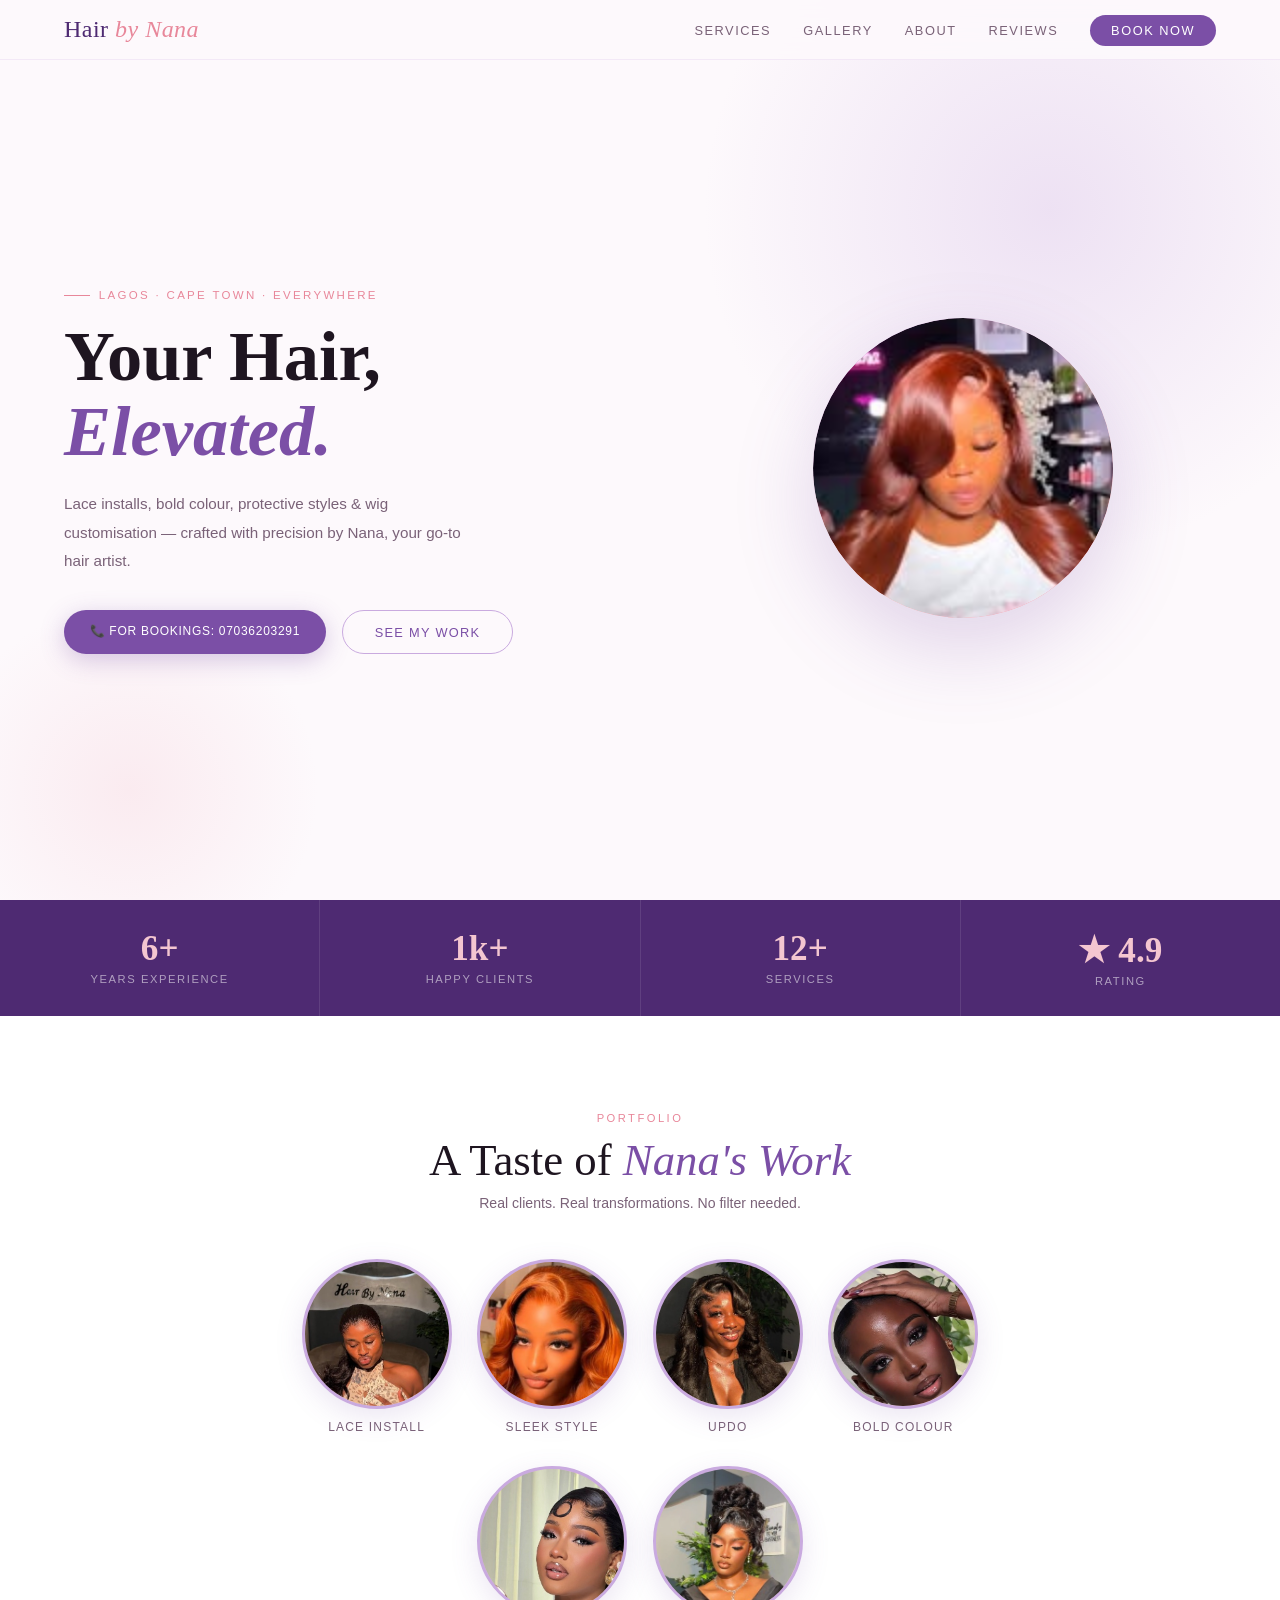
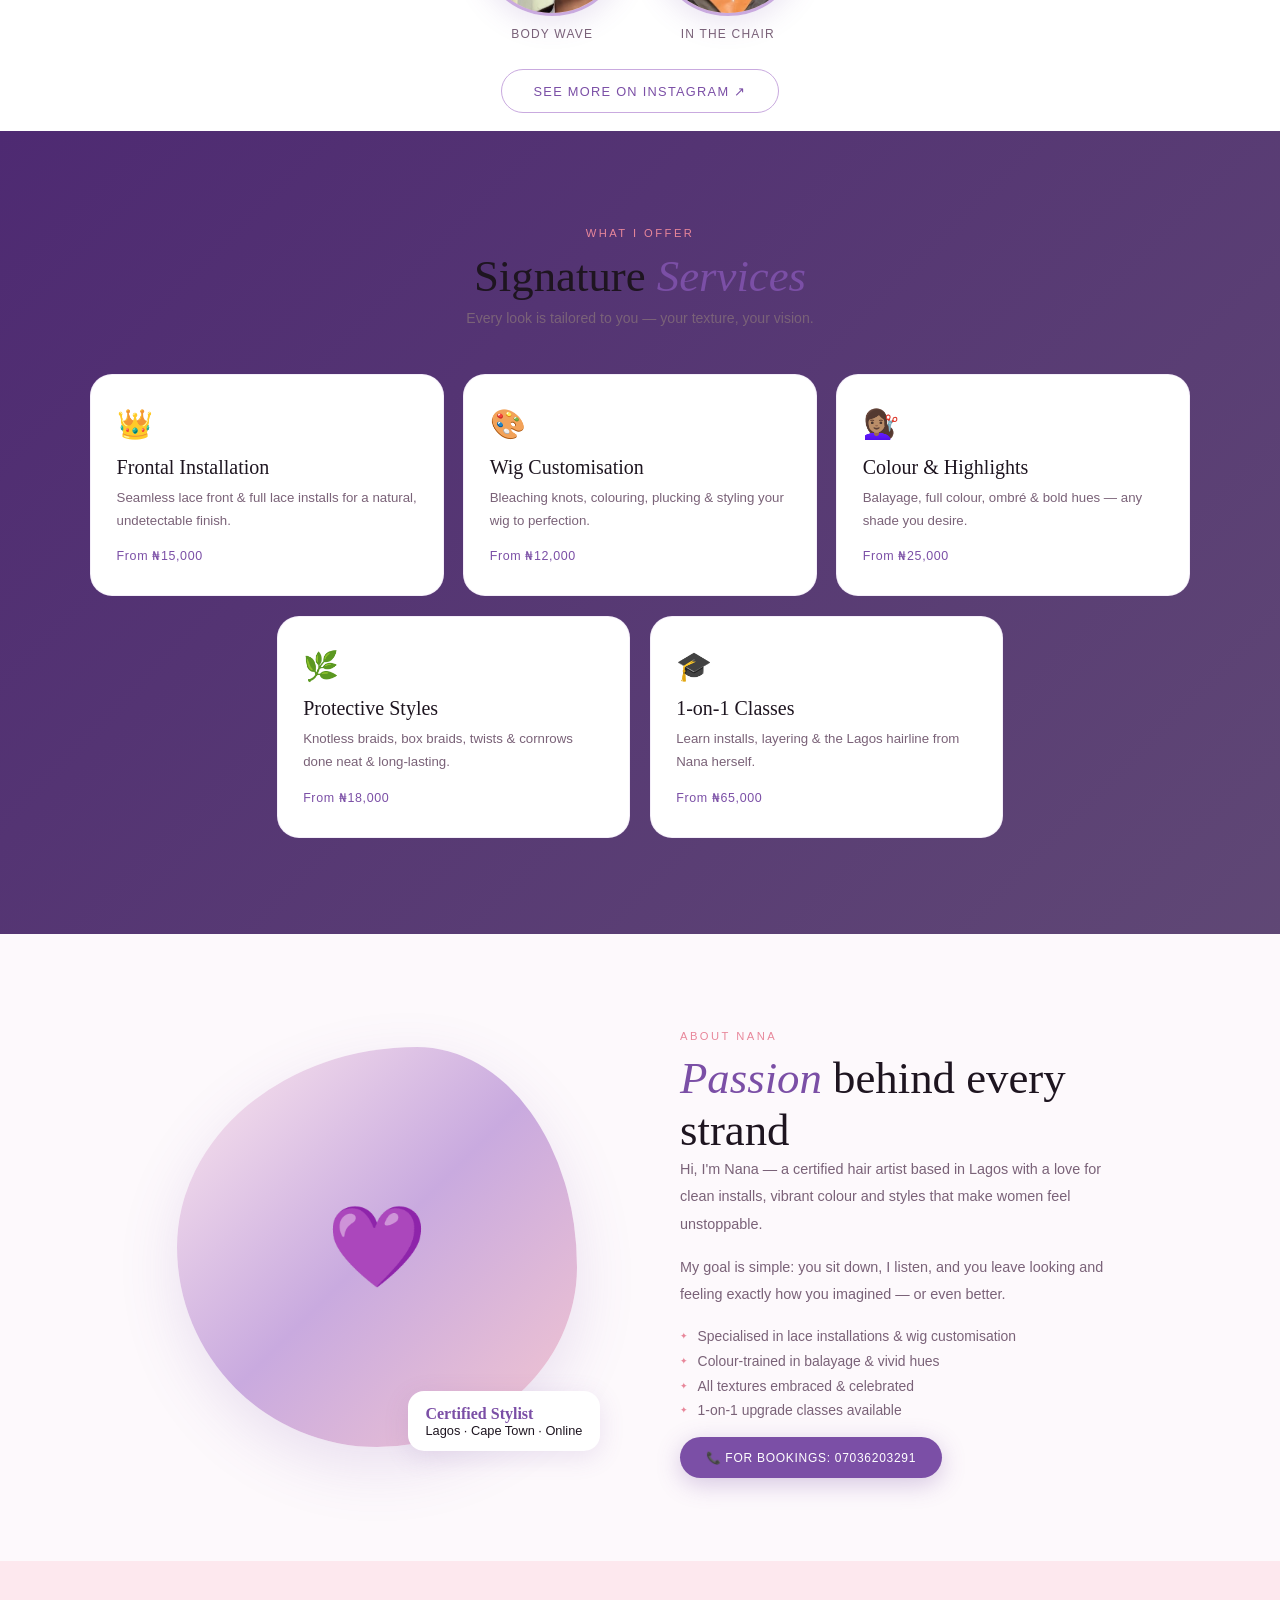
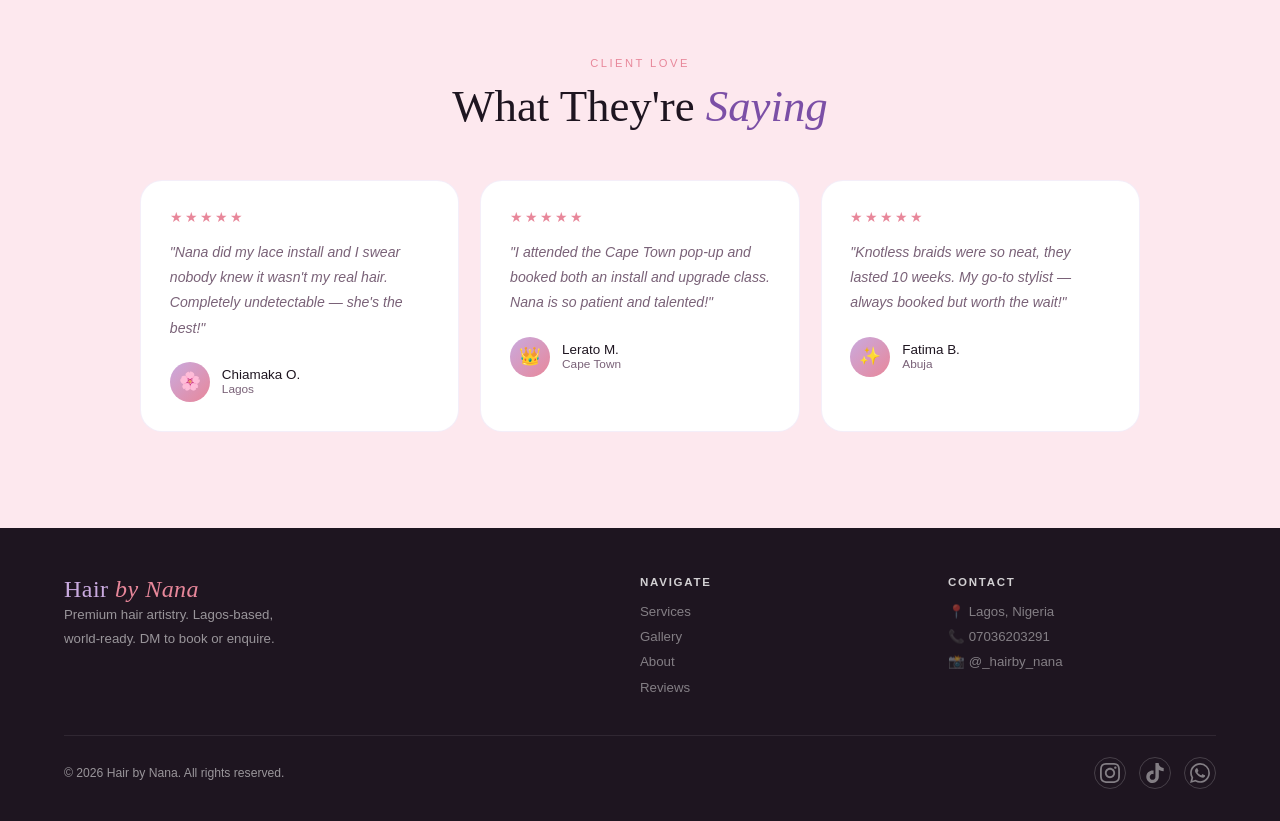
==== commit e4dc8a8c: "Update index.html" ====
--- a/index.html
+++ b/index.html
@@ -279,14 +279,34 @@
                 </ul>
             </div>
         </div>
-        <div class="foot-bottom">
-            <span>© 2026 Hair by Nana. All rights reserved.</span>
-            <div class="socials">
-                <a href="https://instagram.com/_hairby_nana" target="_blank">ig</a>
-                <a href="#">tt</a>
-                <a href="https://wa.me/2347036203291">wa</a>
-            </div>
-        </div>
+    <div class="foot-bottom">
+        <span>© 2026 Hair by Nana. All rights reserved.</span>
+        <div class="socials">
+            <!-- Instagram -->
+            <a href="https://instagram.com/_hairby_nana" target="_blank" aria-label="Instagram">
+                <svg xmlns="http://www.w3.org/2000/svg" width="20" height="20" viewBox="0 0 24 24" fill="currentColor">
+                    <path
+                        d="M12 2.163c3.204 0 3.584.012 4.85.07 3.252.148 4.771 1.691 4.919 4.919.058 1.265.069 1.645.069 4.849 0 3.205-.012 3.584-.069 4.849-.149 3.225-1.664 4.771-4.919 4.919-1.266.058-1.644.07-4.85.07-3.204 0-3.584-.012-4.849-.07-3.26-.149-4.771-1.699-4.919-4.92-.058-1.265-.07-1.644-.07-4.849 0-3.204.013-3.583.07-4.849.149-3.227 1.664-4.771 4.919-4.919 1.266-.057 1.645-.069 4.849-.069zm0-2.163c-3.259 0-3.667.014-4.947.072-4.358.2-6.78 2.618-6.98 6.98-.059 1.281-.073 1.689-.073 4.948 0 3.259.014 3.668.072 4.948.2 4.358 2.618 6.78 6.98 6.98 1.281.058 1.689.072 4.948.072 3.259 0 3.668-.014 4.948-.072 4.354-.2 6.782-2.618 6.979-6.98.059-1.28.073-1.689.073-4.948 0-3.259-.014-3.667-.072-4.947-.196-4.354-2.617-6.78-6.979-6.98-1.281-.059-1.69-.073-4.949-.073zm0 5.838c-3.403 0-6.162 2.759-6.162 6.162s2.759 6.163 6.162 6.163 6.162-2.759 6.162-6.163c0-3.403-2.759-6.162-6.162-6.162zm0 10.162c-2.209 0-4-1.79-4-4 0-2.209 1.791-4 4-4s4 1.791 4 4c0 2.21-1.791 4-4 4zm6.406-11.845c-.796 0-1.441.645-1.441 1.44s.645 1.44 1.441 1.44c.795 0 1.439-.645 1.439-1.44s-.644-1.44-1.439-1.44z" />
+                </svg>
+            </a>
+    
+            <!-- TikTok -->
+            <a href="https://instagram.com/_hairby_nana" aria-label="TikTok">
+                <svg xmlns="http://www.w3.org/2000/svg" width="20" height="20" viewBox="0 0 24 24" fill="currentColor">
+                    <path
+                        d="M12.525.02c1.31-.02 2.61-.01 3.91-.02.08 1.53.63 3.09 1.75 4.17 1.12 1.11 2.7 1.62 4.24 1.79v4.03c-1.44-.05-2.89-.35-4.2-.97-.57-.26-1.1-.59-1.62-.93-.01 2.92.01 5.84-.02 8.75-.08 1.4-.54 2.79-1.35 3.94-1.31 1.92-3.58 3.17-5.91 3.21-1.43.08-2.86-.31-4.08-1.03-2.02-1.19-3.44-3.37-3.65-5.71-.02-.5-.03-1-.01-1.49.18-1.9 1.12-3.72 2.58-4.96 1.66-1.44 3.98-2.13 6.15-1.72.02 1.48-.04 2.96-.04 4.44-.99-.32-2.15-.23-3.02.37-.63.41-1.11 1.04-1.36 1.75-.21.51-.15 1.07-.14 1.61.24 1.64 1.82 3.02 3.5 2.87 1.12-.01 2.19-.66 2.77-1.61.19-.33.4-.67.41-1.06.1-1.79.06-3.57.07-5.36.01-4.03-.01-8.05.02-12.07z" />
+                </svg>
+            </a>
+    
+            <!-- WhatsApp -->
+            <a href="https://wa.me/2347036203291" aria-label="WhatsApp">
+                <svg xmlns="http://www.w3.org/2000/svg" width="20" height="20" viewBox="0 0 24 24" fill="currentColor">
+                    <path
+                        d="M17.472 14.382c-.297-.149-1.758-.867-2.03-.967-.273-.099-.471-.148-.67.15-.197.297-.767.966-.94 1.164-.173.199-.347.223-.644.075-.297-.15-1.255-.463-2.39-1.475-.883-.788-1.48-1.761-1.653-2.059-.173-.297-.018-.458.13-.606.134-.133.298-.347.446-.52.149-.174.198-.298.298-.497.099-.198.05-.371-.025-.52-.075-.149-.669-1.612-.916-2.207-.242-.579-.487-.5-.669-.51-.173-.008-.371-.01-.57-.01-.198 0-.52.074-.792.372-.272.297-1.04 1.016-1.04 2.479 0 1.462 1.065 2.875 1.213 3.074.149.198 2.096 3.2 5.077 4.487.709.306 1.262.489 1.694.625.712.227 1.36.195 1.871.118.571-.085 1.758-.719 2.006-1.413.248-.694.248-1.289.173-1.413-.074-.124-.272-.198-.57-.347m-5.421 7.403h-.004a9.87 9.87 0 01-5.031-1.378l-.361-.214-3.741.982.998-3.648-.235-.374a9.86 9.86 0 01-1.51-5.26c.001-5.45 4.436-9.884 9.888-9.884 2.64 0 5.122 1.03 6.988 2.898a9.825 9.825 0 012.893 6.994c-.003 5.45-4.437 9.884-9.885 9.884m8.413-18.297A11.815 11.815 0 0012.05 0C5.495 0 .16 5.335.157 11.892c0 2.096.547 4.142 1.588 5.945L.057 24l6.305-1.654a11.882 11.882 0 005.683 1.448h.005c6.554 0 11.89-5.335 11.893-11.893a11.821 11.821 0 00-3.48-8.413z" />
+                </svg>
+            </a>
+        </div>
+    </div>
     </footer>
 
     <script>
